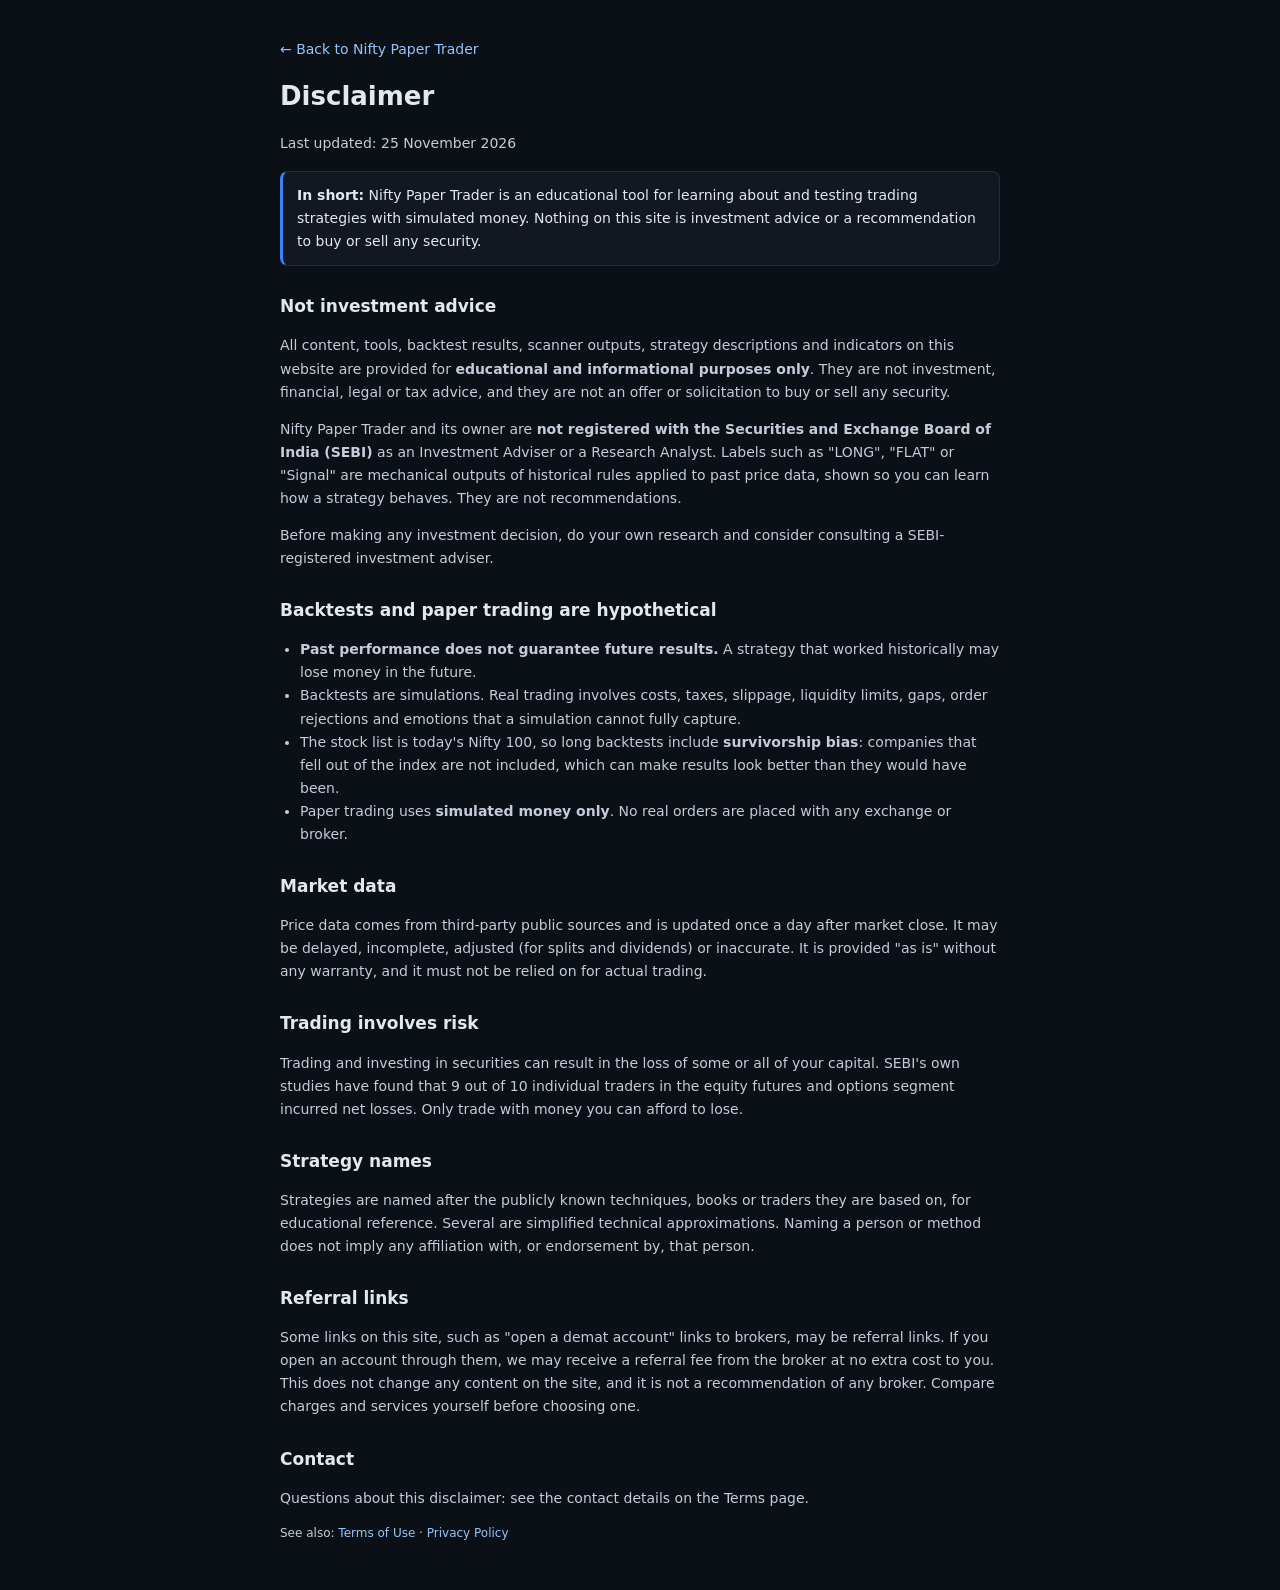
==== legal/disclaimer.html @ 4cfa4b0b "Add UPI donations, broker referral links and legal pages First monetisation step for the free site, " ====
<!doctype html>
<html lang="en">
<head>
<meta charset="utf-8">
<meta name="viewport" content="width=device-width, initial-scale=1, viewport-fit=cover">
<title>Disclaimer · Nifty Paper Trader</title>
<meta name="theme-color" content="#0b0f16">
<link rel="icon" type="image/png" sizes="192x192" href="../icons/icon-192.png">
<link rel="stylesheet" href="../css/style.css">
<script src="../js/config.js"></script>
</head>
<body>
<main class="doc">
  <p><a href="../">← Back to Nifty Paper Trader</a></p>
  <h1>Disclaimer</h1>
  <p class="muted">Last updated: 25 November 2026</p>

  <div class="callout"><b>In short:</b> Nifty Paper Trader is an educational tool for learning about and testing trading strategies with simulated money. Nothing on this site is investment advice or a recommendation to buy or sell any security.</div>

  <h2>Not investment advice</h2>
  <p>All content, tools, backtest results, scanner outputs, strategy descriptions and indicators on this website are provided for <b>educational and informational purposes only</b>. They are not investment, financial, legal or tax advice, and they are not an offer or solicitation to buy or sell any security.</p>
  <p>Nifty Paper Trader and its owner are <b>not registered with the Securities and Exchange Board of India (SEBI)</b> as an Investment Adviser or a Research Analyst. Labels such as "LONG", "FLAT" or "Signal" are mechanical outputs of historical rules applied to past price data, shown so you can learn how a strategy behaves. They are not recommendations.</p>
  <p>Before making any investment decision, do your own research and consider consulting a SEBI-registered investment adviser.</p>

  <h2>Backtests and paper trading are hypothetical</h2>
  <ul>
    <li><b>Past performance does not guarantee future results.</b> A strategy that worked historically may lose money in the future.</li>
    <li>Backtests are simulations. Real trading involves costs, taxes, slippage, liquidity limits, gaps, order rejections and emotions that a simulation cannot fully capture.</li>
    <li>The stock list is today's Nifty 100, so long backtests include <b>survivorship bias</b>: companies that fell out of the index are not included, which can make results look better than they would have been.</li>
    <li>Paper trading uses <b>simulated money only</b>. No real orders are placed with any exchange or broker.</li>
  </ul>

  <h2>Market data</h2>
  <p>Price data comes from third-party public sources and is updated once a day after market close. It may be delayed, incomplete, adjusted (for splits and dividends) or inaccurate. It is provided "as is" without any warranty, and it must not be relied on for actual trading.</p>

  <h2>Trading involves risk</h2>
  <p>Trading and investing in securities can result in the loss of some or all of your capital. SEBI's own studies have found that 9 out of 10 individual traders in the equity futures and options segment incurred net losses. Only trade with money you can afford to lose.</p>

  <h2>Strategy names</h2>
  <p>Strategies are named after the publicly known techniques, books or traders they are based on, for educational reference. Several are simplified technical approximations. Naming a person or method does not imply any affiliation with, or endorsement by, that person.</p>

  <h2>Referral links</h2>
  <p>Some links on this site, such as "open a demat account" links to brokers, may be referral links. If you open an account through them, we may receive a referral fee from the broker at no extra cost to you. This does not change any content on the site, and it is not a recommendation of any broker. Compare charges and services yourself before choosing one.</p>

  <h2>Contact</h2>
  <p>Questions about this disclaimer: <span data-fill="contact">see the contact details on the Terms page</span>.</p>
  <p class="muted small">See also: <a href="terms.html">Terms of Use</a> · <a href="privacy.html">Privacy Policy</a></p>
</main>
<script src="legal.js"></script>
</body>
</html>
---- css/style.css ----
:root {
  --bg: #0b0f16; --panel: #121822; --panel2: #19212e; --hover: #202a3a; --line: #232c3b; --text: #e3e8f0; --muted: #8592a8;
  --accent: #3b82f6; --accent2: #2563eb; --green: #22c55e; --red: #ef4444; --amber: #f5b544;
  --r: 12px;
  font-family: Inter, system-ui, -apple-system, "Segoe UI", Roboto, sans-serif; font-size: 14px;
}
* { box-sizing: border-box; }
html { scroll-behavior: smooth; }
body { margin: 0; background: var(--bg); color: var(--text); -webkit-font-smoothing: antialiased; overflow-x: clip; -webkit-text-size-adjust: 100%; }
button, a, select, label.chk, .dd-i, .scard, .chip, th { -webkit-tap-highlight-color: transparent; touch-action: manipulation; }
::selection { background: #2563eb66; }
::-webkit-scrollbar { width: 10px; height: 10px; } ::-webkit-scrollbar-thumb { background: #263043; border-radius: 6px; border: 2px solid var(--bg); } ::-webkit-scrollbar-track { background: transparent; }

/* ── header ── */
header { position: sticky; top: 0; z-index: 30; display: flex; align-items: center; gap: 20px; padding: 10px 20px; background: rgba(11,15,22,.92); backdrop-filter: blur(10px); border-bottom: 1px solid var(--line); }
.brand { font-weight: 700; font-size: 16px; white-space: nowrap; }
header .search { flex: 1; max-width: 620px; }
.quote { display: flex; align-items: baseline; gap: 10px; white-space: nowrap; margin-left: auto; }
.quote .sym { font-weight: 700; font-size: 15px; }
.quote .nm { color: var(--muted); font-size: 12px; max-width: 220px; overflow: hidden; text-overflow: ellipsis; }
.quote .px { font-size: 18px; font-weight: 600; font-variant-numeric: tabular-nums; }
nav { position: sticky; top: var(--hdr, 57px); z-index: 20; display: flex; align-items: center; gap: 2px; padding: 0 20px; background: rgba(11,15,22,.92); backdrop-filter: blur(10px); border-bottom: 1px solid var(--line); overflow-x: auto; }
nav button { background: none; border: none; border-bottom: 2px solid transparent; border-radius: 0; color: var(--muted); padding: 11px 14px; font-weight: 500; white-space: nowrap; }
nav button:hover { color: var(--text); background: none; }
nav button.active { color: var(--text); border-bottom-color: var(--accent); }

/* ── search + dropdown ── */
.search { position: relative; }
.search input { width: 100%; padding: 10px 40px 10px 38px; border-radius: 10px; background: var(--panel2); font-size: 14px; }
.search-ico { position: absolute; left: 12px; top: 50%; transform: translateY(-50%); font-size: 13px; opacity: .6; pointer-events: none; }
.search kbd { position: absolute; right: 10px; top: 50%; transform: translateY(-50%); font: 11px ui-monospace, monospace; color: var(--muted); border: 1px solid var(--line); border-radius: 4px; padding: 1px 6px; }
.small-search input { padding: 9px 12px; }
.dropdown { position: absolute; left: 0; right: 0; top: calc(100% + 6px); z-index: 50; background: var(--panel2); border: 1px solid #2d3850; border-radius: 12px; box-shadow: 0 16px 40px rgba(0,0,0,.5); max-height: 420px; overflow-y: auto; padding: 6px; animation: pop .12s ease-out; }
.dd-h { font-size: 11px; text-transform: uppercase; letter-spacing: .06em; color: var(--muted); padding: 8px 10px 4px; }
.dd-i { display: flex; align-items: center; justify-content: space-between; gap: 10px; padding: 8px 10px; border-radius: 8px; cursor: pointer; }
.dd-i.on, .dd-i:hover { background: var(--hover); }
.dd-i b { font-weight: 600; }
.dd-i .sub { color: var(--muted); font-size: 12px; margin-left: 8px; }
.dd-i .r { font-variant-numeric: tabular-nums; font-size: 13px; text-align: right; white-space: nowrap; }
.dd-i mark { background: none; color: #93c5fd; }
.dd-empty { padding: 14px; color: var(--muted); text-align: center; }

/* ── layout ── */
main { padding: 16px 20px 40px; max-width: 1600px; margin: 0 auto; }
.tab { display: none; }
.tab.active { display: block; animation: fade .18s ease-out; }
#tab-backtest.active { display: grid; grid-template-columns: 320px minmax(0, 1fr); gap: 16px; }
@media (max-width: 960px) { #tab-backtest.active { grid-template-columns: 1fr; } .side { position: static !important; max-height: none !important; } }
@keyframes fade { from { opacity: 0; transform: translateY(4px); } to { opacity: 1; transform: none; } }
@keyframes pop { from { opacity: 0; transform: translateY(-4px); } to { opacity: 1; transform: none; } }
.side { align-self: start; position: sticky; top: calc(var(--hdr, 57px) + 60px); max-height: calc(100vh - var(--hdr, 57px) - 76px); overflow: auto; }
.content { min-width: 0; }
.card { background: var(--panel); border: 1px solid var(--line); border-radius: var(--r); padding: 14px 16px; margin-bottom: 16px; }
.row { display: flex; gap: 16px; flex-wrap: wrap; }
.title { font-weight: 600; font-size: 15px; }
.label { font-size: 12px; color: var(--muted); margin-bottom: 6px; text-transform: uppercase; letter-spacing: .05em; }
.center { text-align: center; }
details > summary { cursor: pointer; font-weight: 600; list-style: none; display: flex; align-items: center; gap: 8px; user-select: none; }
details > summary::before { content: '›'; display: inline-block; transition: transform .15s; color: var(--muted); font-size: 18px; line-height: 1; }
details[open] > summary::before { transform: rotate(90deg); }
details[open] > summary { margin-bottom: 12px; }
details > summary::-webkit-details-marker { display: none; }

/* ── controls ── */
input, select, button { font: inherit; color: var(--text); background: var(--panel2); border: 1px solid var(--line); border-radius: 8px; padding: 7px 10px; outline: none; transition: border-color .15s, background .15s; }
input:focus, select:focus { border-color: var(--accent); box-shadow: 0 0 0 3px #3b82f622; }
label { display: block; color: var(--muted); font-size: 12px; margin: 8px 0 0; }
label > input, label > select { display: block; width: 100%; margin-top: 4px; }
.toolbar label { display: inline-flex; align-items: center; gap: 6px; margin: 0; }
.toolbar label > input, .toolbar label > select { display: inline-block; width: auto; margin: 0; }
label.chk { display: inline-flex; align-items: center; gap: 6px; color: var(--text); font-size: 13px; margin: 10px 8px 0 0; }
label.chk > input { display: inline-block; width: auto; margin: 0; accent-color: var(--accent); }
.toolbar label.chk { margin: 0; }
button { cursor: pointer; }
button:hover { background: var(--hover); }
button.primary { background: var(--accent); border-color: var(--accent); color: #fff; font-weight: 600; padding: 9px 16px; }
button.primary:hover { background: var(--accent2); }
.side button.primary, .card > button.primary { width: 100%; margin-top: 12px; }
button.ghost { background: none; }
button.danger { color: #fca5a5; border-color: #5b1d1d; }
button.buy { background: #15803d; border-color: #15803d; color: #fff; font-weight: 600; }
button.sell { background: #b91c1c; border-color: #b91c1c; color: #fff; font-weight: 600; }
.seg { display: inline-flex; background: var(--panel2); border: 1px solid var(--line); border-radius: 9px; padding: 3px; gap: 2px; }
.seg button { border: none; background: none; padding: 5px 11px; border-radius: 6px; color: var(--muted); font-size: 13px; }
.seg button.on { background: var(--hover); color: var(--text); }
.seg.big button { padding: 8px 14px; font-size: 14px; }
.seg.full { display: flex; width: 100%; margin: 10px 0 4px; } .seg.full button { flex: 1; padding: 8px; font-weight: 600; }
.seg button.on.buyon { background: #15803d; color: #fff; } .seg button.on.sellon { background: #b91c1c; color: #fff; }
.grid2 { display: grid; grid-template-columns: 1fr 1fr; gap: 0 10px; }
.toolbar { display: flex; align-items: center; gap: 10px; margin-bottom: 10px; }
.toolbar.wrap { flex-wrap: wrap; }
.card.toolbar { margin-bottom: 16px; }
.spacer { flex: 1; }
.muted { color: var(--muted); } .small { font-size: 12px; }
p.small { margin: 10px 0 0; line-height: 1.5; }
.info { font-size: 13px; color: #b6c0d2; line-height: 1.5; margin: 12px 0 4px; }
.info .by { color: var(--amber); font-size: 12px; margin-bottom: 4px; }
.info .more { color: var(--accent); cursor: pointer; font-size: 12px; }
.params { display: grid; grid-template-columns: 1fr 1fr; gap: 0 10px; }
.legend { font-size: 12px; color: var(--muted); display: inline-flex; align-items: center; gap: 6px; }
.legend i { display: inline-block; width: 10px; height: 3px; border-radius: 2px; margin-left: 8px; }

/* ── charts ── */
.chart { width: 100%; height: 440px; }
.chart.small { height: 260px; } .chart.tiny { height: 110px; }
.pane { position: relative; height: 130px; border-top: 1px solid var(--line); }
.pane .lbl { position: absolute; left: 8px; top: 4px; z-index: 3; font-size: 11px; color: var(--muted); pointer-events: none; }
.chip { display: inline-flex; align-items: center; gap: 6px; background: var(--panel2); border: 1px solid var(--line); border-radius: 20px; padding: 3px 10px; font-size: 12px; margin-right: 4px; cursor: pointer; }
.chip:hover { border-color: var(--accent); }
.chip b { color: var(--muted); font-weight: 400; } .chip b:hover { color: var(--red); }

/* ── metrics ── */
.headline { display: grid; grid-template-columns: repeat(auto-fit, minmax(150px, 1fr)); gap: 12px; margin-bottom: 16px; }
.headline .metric { background: var(--panel); border: 1px solid var(--line); border-radius: var(--r); padding: 12px 14px; }
.headline .metric .v { font-size: 22px; }
.metrics { display: grid; grid-template-columns: repeat(auto-fill, minmax(150px, 1fr)); gap: 8px; }
.metric { background: var(--panel2); border-radius: 10px; padding: 9px 12px; }
.metric .k { font-size: 11px; color: var(--muted); text-transform: uppercase; letter-spacing: .04em; }
.metric .v { font-size: 18px; font-weight: 600; font-variant-numeric: tabular-nums; margin-top: 2px; }
.metric .s { font-size: 12px; color: var(--muted); margin-top: 2px; }
.pos { color: var(--green); } .neg { color: var(--red); }
.ltp { font-size: 24px; font-weight: 600; margin: 6px 0 2px; font-variant-numeric: tabular-nums; }

/* ── tables ── */
.tablewrap { overflow: auto; max-height: 440px; }
.tablewrap.tall { max-height: 68vh; }
table { border-collapse: collapse; width: 100%; font-variant-numeric: tabular-nums; font-size: 13px; }
th, td { padding: 7px 10px; border-bottom: 1px solid var(--line); text-align: right; white-space: nowrap; }
th:first-child, td:first-child, td.l, th.l { text-align: left; }
th { position: sticky; top: 0; background: var(--panel); color: var(--muted); font-weight: 500; font-size: 12px; cursor: pointer; user-select: none; }
tbody tr, table tr { transition: background .1s; }
tr:hover td { background: var(--panel2); }
tr[data-sid] { cursor: pointer; }
td button { padding: 3px 10px; font-size: 12px; }

/* ── library ── */
.cards { display: grid; grid-template-columns: repeat(auto-fill, minmax(320px, 1fr)); gap: 14px; margin-bottom: 16px; }
.scard { background: var(--panel); border: 1px solid var(--line); border-radius: var(--r); padding: 14px 16px; display: flex; flex-direction: column; gap: 6px; transition: border-color .15s, transform .15s; cursor: pointer; }
.scard:hover { border-color: #33415c; transform: translateY(-2px); }
.scard h4 { margin: 0; font-size: 15px; }
.scard .by { font-size: 12px; color: var(--amber); }
.scard p { margin: 0; font-size: 13px; line-height: 1.5; color: #aeb8ca; flex: 1; }
.scard .go { color: var(--accent); font-size: 13px; font-weight: 500; }
.tag { display: inline-block; font-size: 11px; padding: 2px 8px; border-radius: 10px; background: #1b2b45; color: #93c5fd; }
.indlist { columns: 3 240px; font-size: 13px; } .indlist div { padding: 3px 0; color: #b6c0d2; }

/* ── misc ── */
.progress { width: 180px; height: 6px; background: var(--panel2); border-radius: 3px; overflow: hidden; }
.progress div { height: 100%; width: 0; background: var(--accent); transition: width .15s; }
.badge { padding: 3px 9px; border-radius: 10px; font-size: 12px; font-weight: 600; }
.badge.long { background: #14532d; color: #86efac; } .badge.short { background: #7f1d1d; color: #fca5a5; } .badge.flat { background: var(--panel2); color: var(--muted); }
code { background: var(--panel2); padding: 2px 7px; border-radius: 5px; font-size: 13px; }
#toast { position: fixed; bottom: 24px; left: 50%; transform: translate(-50%, 20px); opacity: 0; background: var(--panel2); border: 1px solid #2d3850; box-shadow: 0 12px 30px rgba(0,0,0,.5); padding: 10px 18px; border-radius: 10px; z-index: 100; transition: opacity .2s, transform .2s; pointer-events: none; }
#toast.show { opacity: 1; transform: translate(-50%, 0); }
.heat td { text-align: center; cursor: pointer; }
.banner { background: #2b2008; border: 1px solid #6b4f12; color: #fde68a; padding: 12px 16px; border-radius: var(--r); margin-bottom: 16px; }
.loading { opacity: .5; transition: opacity .2s; }

/* ═════════ PHONES & SMALL TABLETS ═════════ */
header { padding-top: max(10px, env(safe-area-inset-top)); padding-left: max(20px, env(safe-area-inset-left)); padding-right: max(20px, env(safe-area-inset-right)); }
#toast { bottom: max(24px, env(safe-area-inset-bottom)); }
.content > *, .tab > * { min-width: 0; }
#btTitle { min-width: 0; }

@media (max-width: 760px) {
  :root { font-size: 14px; }
  header { flex-wrap: wrap; gap: 8px 10px; padding: 8px 12px; padding-top: max(8px, env(safe-area-inset-top)); }
  .brand span { display: none; }                          /* icon only, saves space */
  .brand { font-size: 22px; }
  header .search { order: 1; flex: 1 1 0; min-width: 0; max-width: none; }
  .search kbd { display: none; }
  .search input { padding-right: 12px; }
  .quote { order: 2; flex: 1 0 100%; margin: 0; gap: 8px; min-width: 0; }
  .quote .nm { flex: 1 1 auto; min-width: 0; max-width: none; }
  .quote .px { font-size: 17px; }
  .quote > .muted { display: none; }                      /* 52-week range: shown in desktop view only */
  nav { padding: 0 6px; scrollbar-width: none; -webkit-overflow-scrolling: touch; }
  nav::-webkit-scrollbar { display: none; }
  nav button { padding: 11px 10px; font-size: 14px; }
  #dataStatus { display: none; }

  main { padding: 10px 10px 32px; padding-left: max(10px, env(safe-area-inset-left)); padding-right: max(10px, env(safe-area-inset-right)); padding-bottom: max(32px, env(safe-area-inset-bottom)); }
  .card { padding: 12px; margin-bottom: 10px; border-radius: 10px; }
  #tab-backtest.active { gap: 0; }
  .row { gap: 10px; }
  .row > .card { flex: 1 1 100% !important; min-width: 0 !important; }

  /* iOS zooms into inputs with text under 16px: keep inputs at 16px */
  input, select, .search input { font-size: 16px; }
  button { min-height: 40px; }
  .seg button { min-height: 34px; }
  td button { min-height: 30px; }

  .toolbar { flex-wrap: wrap; gap: 8px; }
  .toolbar .spacer { display: none; }
  #btTitle { flex: 1 1 100%; font-size: 14px; }
  #ranges { width: 100%; display: flex; } #ranges button { flex: 1; padding: 6px 0; }
  #indPicker { flex: 1 1 100%; }
  #indChips { display: flex; flex-wrap: nowrap; overflow-x: auto; gap: 4px; width: 100%; scrollbar-width: none; }
  #indChips::-webkit-scrollbar { display: none; }
  .chip { flex: 0 0 auto; padding: 5px 10px; }

  .chart { height: 300px; }
  .chart.small { height: 200px; }
  .chart.tiny { height: 90px; }
  .pane { height: 100px; }

  .headline { grid-template-columns: repeat(2, minmax(0, 1fr)); gap: 8px; margin-bottom: 10px; }
  .headline .metric { padding: 10px 12px; border-radius: 10px; }
  .headline .metric .v { font-size: 18px; }
  .metrics { grid-template-columns: repeat(2, minmax(0, 1fr)); }
  .metric .v { font-size: 16px; overflow-wrap: anywhere; }
  .metric .s { font-size: 11px; }

  .tablewrap { max-height: 60vh; -webkit-overflow-scrolling: touch; }
  th, td { padding: 6px 8px; font-size: 12px; }

  .dropdown { max-height: 60vh; }
  .dd-i { padding: 10px; }
  .dd-i > div:first-child { min-width: 0; overflow: hidden; text-overflow: ellipsis; white-space: nowrap; }

  .cards { grid-template-columns: 1fr; gap: 10px; }
  .card.toolbar > input { flex: 1 1 100%; }

  /* Scanner / optimizer / replay controls stack neatly */
  .seg.big { display: flex; width: 100%; } .seg.big button { flex: 1; padding: 8px 4px; font-size: 12px; }
  .toolbar .search, .toolbar .small-search { width: 100% !important; flex: 1 1 100%; }
  .progress { flex: 1; }
  #scRun, #opRun { flex: 1; }
  #opParams > span { display: flex; flex-wrap: wrap; align-items: center; gap: 6px; width: 100%; }
  #opParams input { width: 72px !important; }
  #tab-replay .toolbar label.chk { font-size: 13px; }
  #rpPlay { flex: 1; }
  #rpDate { flex: 1 1 100%; text-align: center; }
  #rpStart { flex: 1; }
  #rpBuy, #rpSell, #rpFlat { flex: 1; }
  #rpAcct { flex: 1 1 100%; font-size: 13px; }
  #tab-replay p.small { display: none; }                  /* keyboard shortcuts don't apply on phones */
  .heat td, .heat th { padding: 6px 4px; font-size: 11px; }
  .col-name { display: none; }                            /* scanner: symbol is enough on phones */
  #scRun, #opRun, #apRun, #ptPlace { white-space: nowrap; }
  #scStatus { flex: 1 1 100%; }
}

/* Running as an installed app (Add to Home Screen) */
@media (display-mode: standalone) {
  header { padding-top: max(10px, env(safe-area-inset-top)); }
}

/* ═════════ SUPPORT, FOOTER, NOTICE, LEGAL PAGES ═════════ */
.support-tab { color: #f9a8d4 !important; }
.site-footer { display: flex; flex-wrap: wrap; justify-content: space-between; gap: 6px 16px; max-width: 1600px; margin: 0 auto; padding: 14px 20px; padding-bottom: max(18px, env(safe-area-inset-bottom)); border-top: 1px solid var(--line); color: var(--muted); font-size: 12px; }
.site-footer a, .doc a, #tab-support a, .modal a { color: #93c5fd; text-decoration: none; }
.site-footer a:hover, .doc a:hover, #tab-support a:hover { text-decoration: underline; }
.qrwrap { display: flex; flex-wrap: wrap; align-items: center; gap: 16px; margin: 14px 0 6px; }
.qrbox { width: 180px; height: 180px; background: #fff; border-radius: 12px; padding: 8px; flex: 0 0 auto; }
.qrbox svg { width: 100%; height: 100%; display: block; }
.qrside { display: flex; flex-direction: column; gap: 10px; flex: 1; min-width: 160px; }
.upi-id { display: flex; align-items: center; gap: 8px; flex-wrap: wrap; }
.upi-id code { font-size: 14px; word-break: break-all; }
.btnlink { display: inline-flex; align-items: center; justify-content: center; padding: 10px 16px; border-radius: 8px; font-weight: 600; text-decoration: none !important; }
.btnlink.primary { background: var(--accent); color: #fff !important; }
@media (pointer: fine) { .upi-app-btn { display: none; } }   /* desktop: scan the QR instead */
.brokers { display: grid; grid-template-columns: repeat(auto-fill, minmax(150px, 1fr)); gap: 10px; margin: 12px 0; }
.broker { display: flex; flex-direction: column; gap: 4px; padding: 14px; border: 1px solid var(--line); border-radius: 10px; background: var(--panel2); color: var(--text) !important; transition: border-color .15s, transform .15s; }
.broker:hover { border-color: var(--accent); transform: translateY(-1px); text-decoration: none !important; }
.broker span { color: #93c5fd; font-size: 13px; }
.modal { position: fixed; inset: 0; z-index: 200; background: rgba(3,6,12,.72); backdrop-filter: blur(4px); display: flex; align-items: center; justify-content: center; padding: 16px; animation: fade .18s ease-out; }
.modal[hidden] { display: none; }
.modal-card { background: var(--panel); border: 1px solid #2d3850; border-radius: 14px; padding: 20px; max-width: 460px; width: 100%; box-shadow: 0 20px 50px rgba(0,0,0,.6); }
.modal-card p, .modal-card li { line-height: 1.5; color: #c4ccda; }
.modal-card ul { padding-left: 18px; }
.modal-card .toolbar { margin: 16px 0 0; }
.doc { max-width: 760px; margin: 0 auto; padding: 24px 20px 48px; padding-top: max(24px, env(safe-area-inset-top)); line-height: 1.65; }
.doc h1 { font-size: 26px; margin: 12px 0 4px; }
.doc h2 { font-size: 17px; margin: 26px 0 6px; }
.doc p, .doc li { color: #c4ccda; }
.doc ul { padding-left: 20px; }
.callout { background: var(--panel); border: 1px solid var(--line); border-left: 3px solid var(--accent); border-radius: 8px; padding: 12px 14px; margin: 16px 0; }
@media (max-width: 760px) {
  .site-footer { padding: 12px; flex-direction: column; }
  .qrbox { width: 200px; height: 200px; margin: 0 auto; }
  .qrside { align-items: stretch; text-align: center; }
  .upi-id { justify-content: center; }
  #upiAmts button { font-size: 13px; padding: 8px 2px; }
  .doc { padding: 16px; }
  .doc h1 { font-size: 22px; }
}
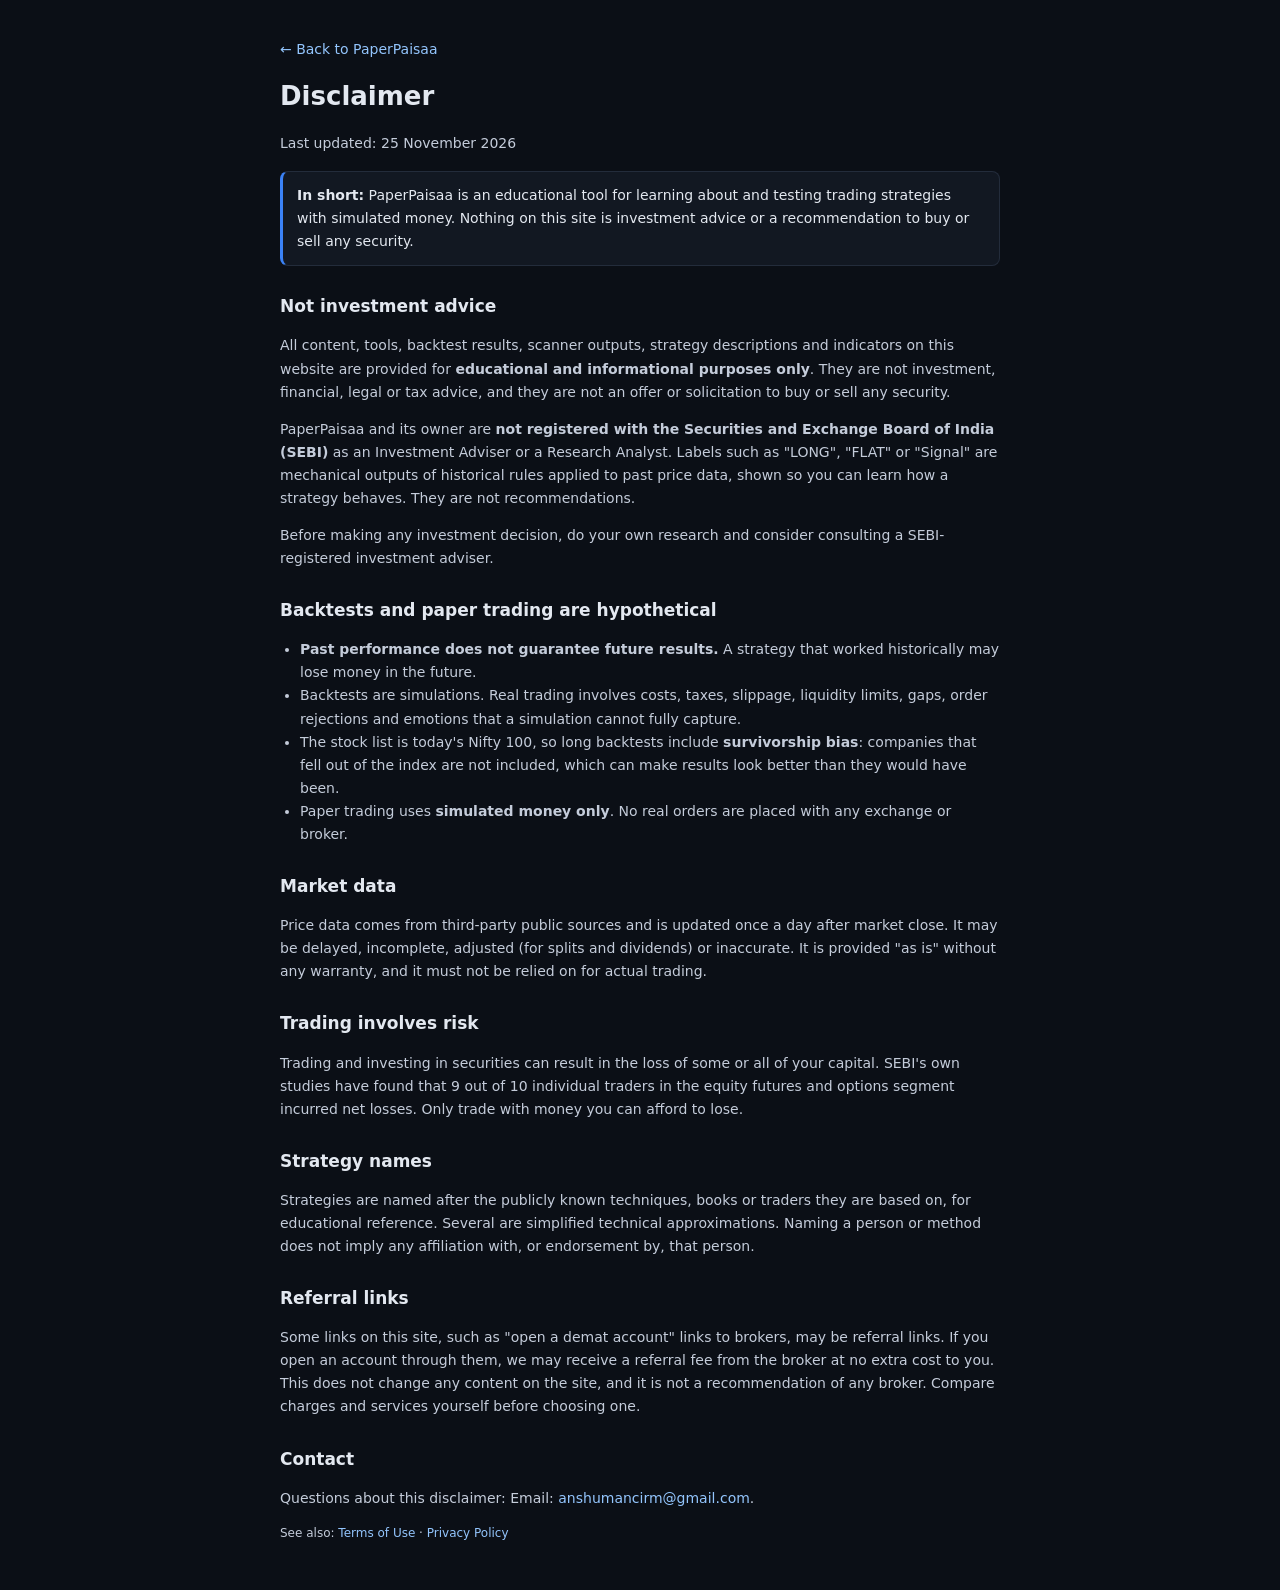
==== commit 47979ec6: "Rebrand to PaperPaisaa with the Rupee Paper Plane logo - New logo (white tile, mint paper plane with" ====
--- a/legal/disclaimer.html
+++ b/legal/disclaimer.html
@@ -3,23 +3,24 @@
 <head>
 <meta charset="utf-8">
 <meta name="viewport" content="width=device-width, initial-scale=1, viewport-fit=cover">
-<title>Disclaimer · Nifty Paper Trader</title>
+<title>Disclaimer · PaperPaisaa</title>
 <meta name="theme-color" content="#0b0f16">
+<link rel="icon" type="image/svg+xml" href="../icons/logo.svg">
 <link rel="icon" type="image/png" sizes="192x192" href="../icons/icon-192.png">
 <link rel="stylesheet" href="../css/style.css">
 <script src="../js/config.js"></script>
 </head>
 <body>
 <main class="doc">
-  <p><a href="../">← Back to Nifty Paper Trader</a></p>
+  <p><a href="../">← Back to PaperPaisaa</a></p>
   <h1>Disclaimer</h1>
   <p class="muted">Last updated: 25 November 2026</p>
 
-  <div class="callout"><b>In short:</b> Nifty Paper Trader is an educational tool for learning about and testing trading strategies with simulated money. Nothing on this site is investment advice or a recommendation to buy or sell any security.</div>
+  <div class="callout"><b>In short:</b> PaperPaisaa is an educational tool for learning about and testing trading strategies with simulated money. Nothing on this site is investment advice or a recommendation to buy or sell any security.</div>
 
   <h2>Not investment advice</h2>
   <p>All content, tools, backtest results, scanner outputs, strategy descriptions and indicators on this website are provided for <b>educational and informational purposes only</b>. They are not investment, financial, legal or tax advice, and they are not an offer or solicitation to buy or sell any security.</p>
-  <p>Nifty Paper Trader and its owner are <b>not registered with the Securities and Exchange Board of India (SEBI)</b> as an Investment Adviser or a Research Analyst. Labels such as "LONG", "FLAT" or "Signal" are mechanical outputs of historical rules applied to past price data, shown so you can learn how a strategy behaves. They are not recommendations.</p>
+  <p>PaperPaisaa and its owner are <b>not registered with the Securities and Exchange Board of India (SEBI)</b> as an Investment Adviser or a Research Analyst. Labels such as "LONG", "FLAT" or "Signal" are mechanical outputs of historical rules applied to past price data, shown so you can learn how a strategy behaves. They are not recommendations.</p>
   <p>Before making any investment decision, do your own research and consider consulting a SEBI-registered investment adviser.</p>
 
   <h2>Backtests and paper trading are hypothetical</h2>
--- a/css/style.css
+++ b/css/style.css
@@ -13,7 +13,10 @@
 
 /* ── header ── */
 header { position: sticky; top: 0; z-index: 30; display: flex; align-items: center; gap: 20px; padding: 10px 20px; background: rgba(11,15,22,.92); backdrop-filter: blur(10px); border-bottom: 1px solid var(--line); }
-.brand { font-weight: 700; font-size: 16px; white-space: nowrap; }
+.brand { font-weight: 800; font-size: 18px; white-space: nowrap; display: flex; align-items: center; gap: 9px; letter-spacing: -.01em; }
+.brand img { width: 30px; height: 30px; border-radius: 8px; flex: 0 0 auto; }
+.brand b { font-weight: inherit; }
+.wm-m { color: #00D09C; } .wm-i { color: #5367FF; }
 header .search { flex: 1; max-width: 620px; }
 .quote { display: flex; align-items: baseline; gap: 10px; white-space: nowrap; margin-left: auto; }
 .quote .sym { font-weight: 700; font-size: 15px; }
@@ -166,7 +169,7 @@
   :root { font-size: 14px; }
   header { flex-wrap: wrap; gap: 8px 10px; padding: 8px 12px; padding-top: max(8px, env(safe-area-inset-top)); }
   .brand span { display: none; }                          /* icon only, saves space */
-  .brand { font-size: 22px; }
+  .brand img { width: 34px; height: 34px; }
   header .search { order: 1; flex: 1 1 0; min-width: 0; max-width: none; }
   .search kbd { display: none; }
   .search input { padding-right: 12px; }
@@ -286,3 +289,33 @@
   .doc { padding: 16px; }
   .doc h1 { font-size: 22px; }
 }
+
+/* ═════════ CHART TAB ═════════ */
+.cv-wrap { position: relative; }
+.cv-legend { position: absolute; left: 8px; top: 6px; z-index: 5; font-size: 12px; pointer-events: none; background: rgba(18,24,34,.8); padding: 3px 8px; border-radius: 6px; font-variant-numeric: tabular-nums; max-width: calc(100% - 90px); }
+.cv-legend b { font-weight: 600; }
+.cv-chart { height: calc(100vh - var(--hdr, 57px) - 250px); min-height: 380px; }
+#cvDraw.on { background: var(--accent); border-color: var(--accent); color: #fff; }
+.cv-max { position: fixed; inset: 0; z-index: 150; margin: 0; border-radius: 0; overflow: auto; padding-top: max(12px, env(safe-area-inset-top)); padding-bottom: max(12px, env(safe-area-inset-bottom)); }
+.cv-max .cv-chart { height: calc(100vh - 150px); }
+body.noscroll { overflow: hidden; }
+.cv-actions { align-items: center; }
+@media (max-width: 760px) {
+  .cv-chart { height: 58vh; min-height: 300px; }
+  .cv-max .cv-chart { height: calc(100vh - 210px); }
+  #cvType, #cvRanges { display: flex; width: 100%; }
+  #cvType button, #cvRanges button { flex: 1; padding: 6px 2px; font-size: 12px; }
+  #cvIndPicker { flex: 1 1 100%; }
+  #cvDraw, #cvClear { flex: 1; }
+  #cvChips { display: flex; flex-wrap: nowrap; overflow-x: auto; gap: 4px; width: 100%; scrollbar-width: none; }
+  #cvChips::-webkit-scrollbar { display: none; }
+  #cvMax { flex: 1 1 100%; }
+  .cv-legend { font-size: 11px; max-width: calc(100% - 70px); }
+  .cv-actions button { flex: 1 1 100%; }
+  /* Phone full screen: only ranges + exit button, so the chart gets most of the screen */
+  .cv-max #cvType, .cv-max label.chk, .cv-max .toolbar:nth-child(2) { display: none; }
+  .cv-max .toolbar { flex-wrap: nowrap; }
+  .cv-max #cvRanges { flex: 1; width: auto; }
+  .cv-max #cvMax { flex: 0 0 auto; min-height: 34px; padding: 4px 10px; font-size: 13px; }
+  .cv-max .cv-chart { height: calc(100vh - 110px); height: calc(100dvh - 110px); }
+}
